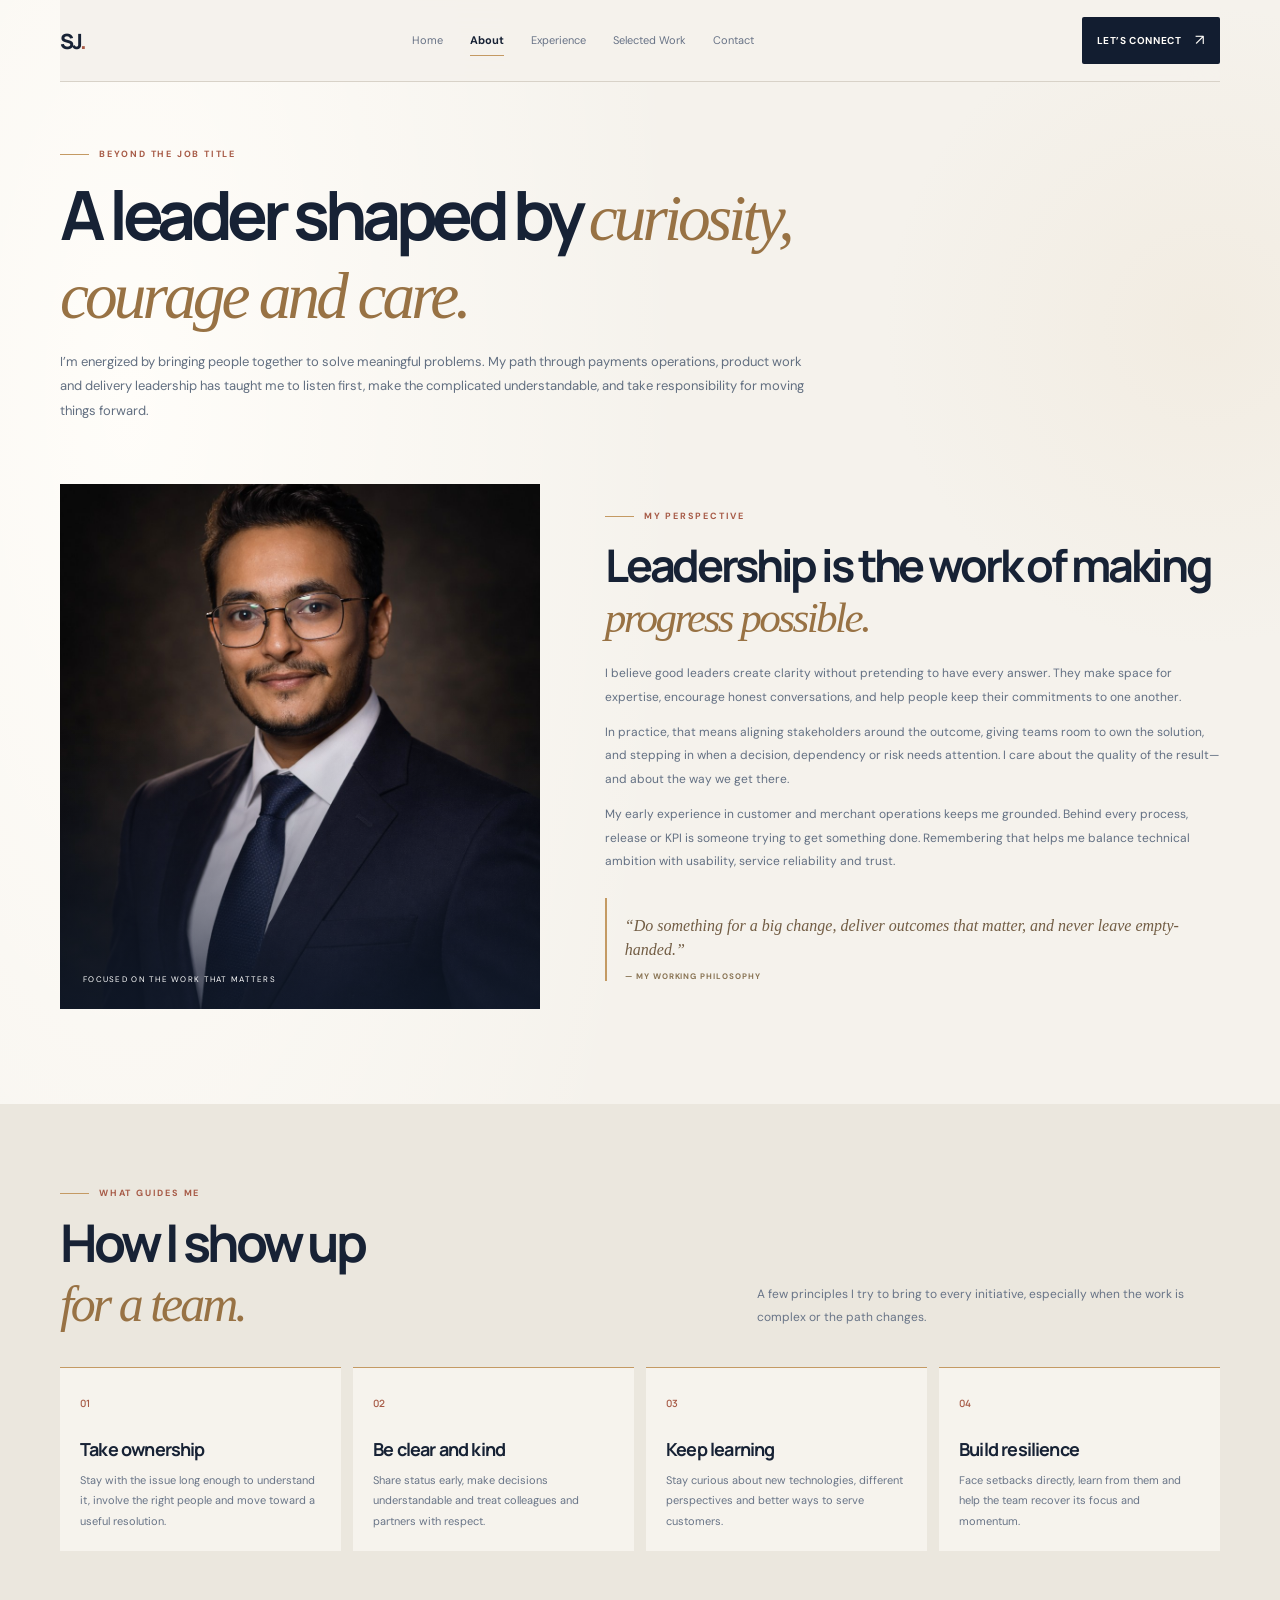
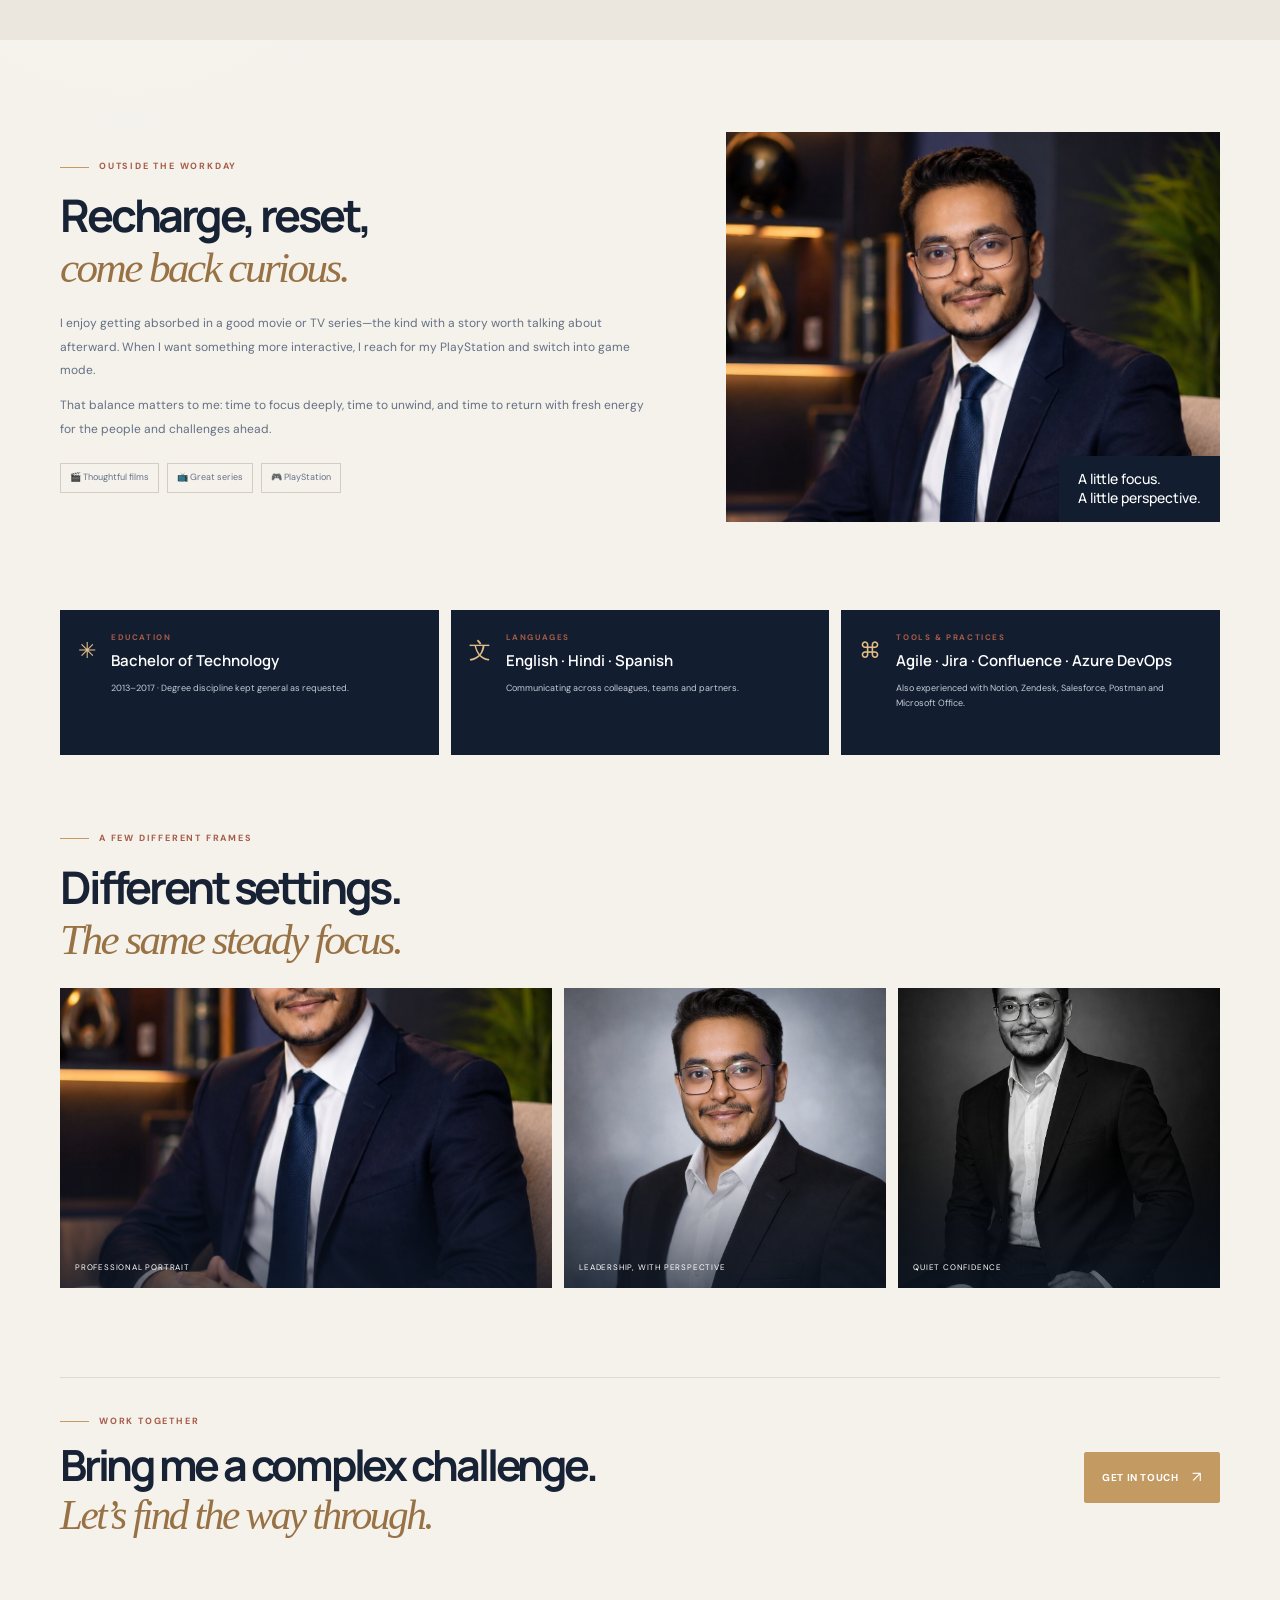
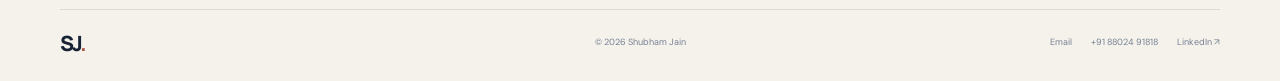
==== about.html @ a66f4881 "Add Shubham Jain portfolio website" ====
<!doctype html>
<html lang="en">

<head>
    <meta charset="utf-8">
    <meta name="viewport" content="width=device-width,initial-scale=1">
    <meta name="description"
        content="About Shubham Jain: a delivery leader who connects people, platforms and purpose.">
    <title>About — Shubham Jain</title>
    <link rel="stylesheet" href="styles.css">
</head>

<body>
    <div class="site-shell">
        <nav class="nav wrap"><a class="brand" href="index.html">SJ<span>.</span></a>
            <div class="navlinks"><a href="index.html">Home</a><a class="active" href="about.html">About</a><a
                    href="experience.html">Experience</a><a href="projects.html">Selected Work</a><a
                    href="contact.html">Contact</a></div><a class="nav-cta" href="contact.html">Let’s connect
                <b>↗</b></a>
        </nav>
        <main>
            <section class="page-hero wrap">
                <div class="eyebrow reveal"><span class="eyebrow-line"></span>Beyond the job title</div>
                <h1 class="page-title reveal">A leader shaped by <em>curiosity, courage and care.</em></h1>
                <p class="page-lead reveal">I’m energized by bringing people together to solve meaningful problems. My
                    path through payments operations, product work and delivery leadership has taught me to listen
                    first, make the complicated understandable, and take responsibility for moving things forward.</p>
            </section>
            <section class="about-intro wrap">
                <div class="about-photo-large reveal"><img src="assets/shubham-portrait-dark.jpg"
                        alt="Shubham Jain in a dark formal suit"><span>FOCUSED ON THE WORK THAT MATTERS</span></div>
                <div class="about-story reveal">
                    <div class="eyebrow"><span class="eyebrow-line"></span>My perspective</div>
                    <h2>Leadership is the work of making <em>progress possible.</em></h2>
                    <p>I believe good leaders create clarity without pretending to have every answer. They make space
                        for expertise, encourage honest conversations, and help people keep their commitments to one
                        another.</p>
                    <p>In practice, that means aligning stakeholders around the outcome, giving teams room to own the
                        solution, and stepping in when a decision, dependency or risk needs attention. I care about the
                        quality of the result—and about the way we get there.</p>
                    <p>My early experience in customer and merchant operations keeps me grounded. Behind every process,
                        release or KPI is someone trying to get something done. Remembering that helps me balance
                        technical ambition with usability, service reliability and trust.</p>
                    <blockquote>“Do something for a big change, deliver outcomes that matter, and never leave
                        empty-handed.”<cite>— My working philosophy</cite></blockquote>
                </div>
            </section>
            <section class="values-section">
                <div class="wrap">
                    <div class="section-heading reveal">
                        <div>
                            <div class="eyebrow"><span class="eyebrow-line"></span>What guides me</div>
                            <h2>How I show up<br><em>for a team.</em></h2>
                        </div>
                        <p class="section-intro">A few principles I try to bring to every initiative, especially when
                            the work is complex or the path changes.</p>
                    </div>
                    <div class="values-grid">
                        <article class="value-card reveal"><span>01</span>
                            <h3>Take ownership</h3>
                            <p>Stay with the issue long enough to understand it, involve the right people and move
                                toward a useful resolution.</p>
                        </article>
                        <article class="value-card reveal"><span>02</span>
                            <h3>Be clear and kind</h3>
                            <p>Share status early, make decisions understandable and treat colleagues and partners with
                                respect.</p>
                        </article>
                        <article class="value-card reveal"><span>03</span>
                            <h3>Keep learning</h3>
                            <p>Stay curious about new technologies, different perspectives and better ways to serve
                                customers.</p>
                        </article>
                        <article class="value-card reveal"><span>04</span>
                            <h3>Build resilience</h3>
                            <p>Face setbacks directly, learn from them and help the team recover its focus and momentum.
                            </p>
                        </article>
                    </div>
                </div>
            </section>
            <section class="personal-section wrap">
                <div class="personal-copy reveal">
                    <div class="eyebrow"><span class="eyebrow-line"></span>Outside the workday</div>
                    <h2>Recharge, reset,<br><em>come back curious.</em></h2>
                    <p>I enjoy getting absorbed in a good movie or TV series—the kind with a story worth talking about
                        afterward. When I want something more interactive, I reach for my PlayStation and switch into
                        game mode.</p>
                    <p>That balance matters to me: time to focus deeply, time to unwind, and time to return with fresh
                        energy for the people and challenges ahead.</p>
                    <div class="hobby-chips"><span>🎬 Thoughtful films</span><span>📺 Great series</span><span>🎮
                            PlayStation</span></div>
                </div>
                <div class="personal-photo reveal"><img src="assets/shubham-hero.jpg"
                        alt="Shubham Jain seated in a professional setting">
                    <div class="personal-photo-note">A little focus.<br>A little perspective.</div>
                </div>
            </section>
            <section class="about-details wrap">
                <div class="detail-panel reveal">
                    <div class="detail-symbol">✳</div>
                    <div>
                        <div class="eyebrow">Education</div>
                        <h3>Bachelor of Technology</h3>
                        <p>2013–2017 · Degree discipline kept general as requested.</p>
                    </div>
                </div>
                <div class="detail-panel reveal">
                    <div class="detail-symbol">文</div>
                    <div>
                        <div class="eyebrow">Languages</div>
                        <h3>English · Hindi · Spanish</h3>
                        <p>Communicating across colleagues, teams and partners.</p>
                    </div>
                </div>
                <div class="detail-panel reveal">
                    <div class="detail-symbol">⌘</div>
                    <div>
                        <div class="eyebrow">Tools & practices</div>
                        <h3>Agile · Jira · Confluence · Azure DevOps</h3>
                        <p>Also experienced with Notion, Zendesk, Salesforce, Postman and Microsoft Office.</p>
                    </div>
                </div>
            </section>
            <section class="photo-gallery wrap">
                <div class="gallery-heading reveal">
                    <div class="eyebrow"><span class="eyebrow-line"></span>A few different frames</div>
                    <h2>Different settings.<br><em>The same steady focus.</em></h2>
                </div>
                <div class="gallery-grid">
                    <figure class="gallery-photo gallery-wide reveal"><img src="assets/shubham-hero.jpg"
                            alt="Shubham Jain in a professional office setting">
                        <figcaption>Professional portrait</figcaption>
                    </figure>
                    <figure class="gallery-photo reveal"><img src="assets/shubham-portrait-light.jpg"
                            alt="Shubham Jain wearing a suit and glasses">
                        <figcaption>Leadership, with perspective</figcaption>
                    </figure>
                    <figure class="gallery-photo reveal"><img src="assets/shubham-portrait-classic.jpg"
                            alt="Black and white portrait of Shubham Jain">
                        <figcaption>Quiet confidence</figcaption>
                    </figure>
                </div>
            </section>
            <section class="closing wrap reveal">
                <div>
                    <div class="eyebrow"><span class="eyebrow-line"></span>Work together</div>
                    <h2>Bring me a complex challenge.<br><em>Let’s find the way through.</em></h2>
                </div><a class="button gold" href="contact.html">Get in touch <span>↗</span></a>
            </section>
        </main>
        <footer class="footer wrap"><a class="brand" href="index.html">SJ<span>.</span></a><span>© 2026 Shubham
                Jain</span>
            <div><a href="mailto:shubhamjain8010@gmail.com">Email</a><a href="tel:+918802491818">+91 88024 91818</a><a
                    href="https://www.linkedin.com/in/engineer-shubham/" target="_blank" rel="noreferrer">LinkedIn ↗</a>
            </div>
        </footer>
    </div>
    <script src="script.js"></script>
</body>

</html>
---- styles.css ----
@import url('https://fonts.googleapis.com/css2?family=DM+Sans:wght@400;500;600;700&family=Manrope:wght@400;500;600;700;800&display=swap');
:root{--ink:#172235;--navy:#121d30;--navy-soft:#26354b;--cream:#f5f2ec;--white:#fffdf9;--muted:#667183;--gold:#c49a63;--gold-bright:#e2bd86;--rust:#a75b47;--line:#dfd9cf;--sans:'DM Sans',Arial,sans-serif;--display:Manrope,'DM Sans',Arial,sans-serif;--serif:Georgia,serif}
*{box-sizing:border-box}html{scroll-behavior:smooth;scroll-padding-top:90px}body{margin:0;background:radial-gradient(ellipse at 10% 12%,#fffdf9 0,transparent 34%),var(--cream);color:var(--ink);font-family:var(--sans);line-height:1.7}.site-shell{overflow:hidden;position:relative}.site-shell:before{content:"";position:absolute;top:0;right:-250px;width:650px;height:650px;border-radius:50%;background:radial-gradient(circle,#dfc8a324 0,transparent 70%);pointer-events:none;z-index:-1}img{display:block;max-width:100%}a{color:inherit;text-decoration:none;transition:color .25s,background .25s,transform .25s,opacity .25s}a:hover{opacity:.78}.wrap{width:min(1160px,calc(100% - 56px));margin-inline:auto}.nav{height:82px;display:flex;align-items:center;justify-content:space-between;border-bottom:1px solid #d8d2c8;position:sticky;top:0;z-index:20;background:#f5f2ecef;backdrop-filter:blur(16px)}.brand{font:800 21px var(--display);letter-spacing:-.09em}.brand span{color:var(--rust)}.navlinks{display:flex;gap:27px;align-items:center;font-size:11px;color:#687386}.navlinks a{position:relative;padding:8px 0}.navlinks a:after{content:"";height:1px;background:var(--gold);position:absolute;bottom:2px;left:0;width:0;transition:width .25s}.navlinks a:hover:after,.navlinks a.active:after{width:100%}.navlinks a.active{color:var(--ink);font-weight:700}.nav-cta,.button{display:inline-flex;align-items:center;justify-content:center;gap:14px;border:1px solid transparent;padding:12px 17px;border-radius:2px;background:var(--navy);color:var(--white);font-size:10px;font-weight:700;letter-spacing:.06em;text-transform:uppercase}.nav-cta{padding:10px 14px}.nav-cta b,.button span{font-size:15px;font-weight:400}.button.gold{background:var(--gold);color:#fff;border-color:var(--gold)}.button.gold:hover{background:#ad8150;transform:translateY(-2px);opacity:1}.button.dark{background:var(--navy)}.button.outline{background:transparent;border-color:#a8a39b;color:var(--navy)}.button.outline:hover,.button.dark:hover{transform:translateY(-2px);opacity:.9}.text-link{font-size:11px;font-weight:700;letter-spacing:.04em;text-transform:uppercase;padding:8px 0;border-bottom:1px solid #bba27f}.text-link span{font-size:15px;margin-left:7px}.eyebrow{display:flex;align-items:center;gap:10px;font-size:9px;line-height:1.3;text-transform:uppercase;letter-spacing:.2em;font-weight:700;color:var(--rust)}.eyebrow-line{width:29px;height:1px;background:var(--gold);display:inline-block}.hero{display:grid;grid-template-columns:1.04fr .96fr;gap:54px;align-items:center;padding-top:68px;padding-bottom:55px;min-height:590px}.hero h1{font:700 clamp(44px,6.4vw,76px)/1.04 var(--display);letter-spacing:-.078em;margin:23px 0 23px;max-width:690px}.hero h1 em,.section h2 em,.section-heading h2 em,.journey-card h3 em,.page-title em,.about-story h2 em,.personal-copy h2 em,.gallery-heading h2 em,.project-detail h2 em,.contact-hero h1 em,.contact-panel h2 em,.social-panel h2 em,.closing h2 em{font:500 italic .96em var(--serif);letter-spacing:-.06em;color:#987244}.lead,.page-lead{font-size:14px;line-height:1.9;color:#626f81;max-width:590px}.actions{display:flex;align-items:center;gap:22px;flex-wrap:wrap;margin-top:25px}.document-links{display:flex;gap:10px;align-items:center;margin-top:24px;font-size:10px;color:#718093}.document-links a{border-bottom:1px solid #d1c8ba;padding-bottom:3px}.document-links a span{color:var(--rust);margin-left:5px}.document-links i{font-style:normal;color:#b4a995}.hero-visual{height:475px;position:relative;margin-right:15px}.hero-photo{position:absolute;inset:8px 35px 26px 22px;overflow:hidden;border-radius:2px 85px 2px 2px;box-shadow:0 22px 60px #1c2a3a20}.hero-photo img{height:100%;width:100%;object-fit:cover;object-position:center 23%;transition:transform .9s cubic-bezier(.2,.75,.2,1)}.hero-photo:hover img{transform:scale(1.045)}.photo-shade{position:absolute;inset:0;background:linear-gradient(0deg,#101a2cc9,transparent 52%),linear-gradient(130deg,#c49a6320,transparent 60%)}.photo-caption{position:absolute;left:24px;bottom:23px;color:white}.photo-caption span{display:block;font-size:9px;letter-spacing:.2em;font-weight:700}.photo-caption strong{display:block;margin-top:8px;font:500 23px/1.25 var(--display);letter-spacing:-.04em}.orbit{position:absolute;border:1px solid #b89c744a;border-radius:50%;pointer-events:none}.orbit-one{width:170px;height:170px;right:-4px;top:20px;animation:slow-spin 30s linear infinite}.orbit-two{width:115px;height:115px;right:24px;top:48px;border-style:dashed;animation:slow-spin 45s linear infinite reverse}.floating-mark{position:absolute;top:3px;left:4px;background:var(--navy);color:white;padding:13px 15px;font:600 11px var(--display);letter-spacing:.12em;box-shadow:0 12px 22px #131e3030}.floating-mark span{color:var(--gold-bright)}.vertical-note{position:absolute;right:-7px;bottom:56px;writing-mode:vertical-rl;font-size:8px;letter-spacing:.22em;color:#736950}.stat-band{display:grid;grid-template-columns:repeat(4,1fr);padding:25px 30px;background:var(--navy);color:white;box-shadow:0 15px 40px #17223519}.stat{padding:0 22px;border-right:1px solid #ffffff27}.stat:first-child{padding-left:0}.stat:last-child{border:0}.stat strong{display:block;font:600 29px/1.15 var(--display);letter-spacing:-.06em;color:var(--gold-bright)}.stat strong span{font-size:.7em}.stat small{display:block;margin-top:7px;color:#c7ccd3;font-size:9px;letter-spacing:.035em}.section{padding:100px 0 86px}.section-heading{display:grid;grid-template-columns:1fr .72fr;gap:55px;align-items:end;margin-bottom:34px}.section-heading h2,.section h2,.closing h2{font:700 clamp(34px,4.7vw,52px)/1.12 var(--display);letter-spacing:-.075em;margin:15px 0 0}.section-intro{font-size:12px;line-height:1.9;color:#687487;margin:0 0 4px;max-width:450px}.leadership-grid{display:grid;grid-template-columns:repeat(3,1fr);border-top:1px solid var(--line);border-bottom:1px solid var(--line)}.lead-card{position:relative;padding:24px 29px 28px 0;min-height:220px;border-right:1px solid var(--line);transition:transform .3s}.lead-card:not(:first-child){padding-left:27px}.lead-card:last-child{border:0}.lead-card:hover{transform:translateY(-4px)}.card-index{font:600 10px var(--display);letter-spacing:.13em;color:var(--rust)}.card-icon{position:absolute;right:24px;top:18px;font:300 25px var(--serif);color:var(--gold)}.lead-card h3,.value-card h3,.capability h3{font:700 18px var(--display);letter-spacing:-.045em;margin:35px 0 9px}.lead-card p,.value-card p,.capability p{font-size:11px;line-height:1.85;color:#687487;margin:0}.journey-section,.values-section,.capability-section{background:#ebe7de;padding:84px 0 89px;position:relative}.journey-grid{display:grid;grid-template-columns:repeat(3,1fr);gap:13px}.journey-card{padding:24px;background:#f7f4ee;min-height:260px;border-bottom:2px solid var(--gold);position:relative;transition:transform .3s,box-shadow .3s}.journey-card:hover{transform:translateY(-5px);box-shadow:0 18px 35px #17223513}.journey-card>span{font-size:8px;letter-spacing:.13em;color:var(--rust);font-weight:700}.journey-card h3{font:700 22px/1.24 var(--display);letter-spacing:-.05em;margin:23px 0 10px;max-width:260px}.journey-card p{color:#657184;font-size:11px;line-height:1.8;min-height:58px}.journey-rule{height:1px;background:#dbd2c3;margin:18px 0 12px}.journey-card>b{font-size:8px;letter-spacing:.04em;color:#667184;font-weight:600}.feature-work{display:grid;grid-template-columns:1fr .84fr;align-items:center;gap:65px;padding-top:100px;padding-bottom:100px}.feature-image{height:390px;position:relative;overflow:hidden}.feature-image:before{content:"";position:absolute;inset:0;background:linear-gradient(0deg,#101a2a99,transparent 55%);z-index:1}.feature-image img{width:100%;height:100%;object-fit:cover;transition:transform .7s}.feature-image:hover img{transform:scale(1.04)}.image-label{position:absolute;z-index:2;bottom:20px;left:22px;color:white;font-size:8px;letter-spacing:.19em}.feature-copy h2{font:700 clamp(34px,4.5vw,49px)/1.13 var(--display);letter-spacing:-.07em;margin:17px 0}.feature-copy p{font-size:12px;color:#667286;line-height:1.9;margin-bottom:23px}.closing{display:flex;align-items:center;justify-content:space-between;gap:30px;padding:38px 0 70px;border-top:1px solid var(--line)}.closing h2{font-size:clamp(30px,4vw,43px);margin-top:13px}.footer{display:grid;grid-template-columns:1fr auto 1fr;align-items:center;gap:20px;border-top:1px solid var(--line);padding-top:19px;padding-bottom:24px;color:#758092;font-size:9px}.footer .brand{color:var(--ink)}.footer>div{display:flex;gap:19px;justify-content:flex-end}.footer a:hover{color:var(--rust)}
.page-hero{padding:67px 0 38px}.page-title{font:700 clamp(43px,6.2vw,68px)/1.08 var(--display);letter-spacing:-.08em;max-width:920px;margin:17px 0 16px}.page-lead{font-size:13px;max-width:750px;margin:0}.about-intro{display:grid;grid-template-columns:.78fr 1fr;gap:65px;align-items:center;padding:22px 0 95px}.about-photo-large{height:525px;position:relative;overflow:hidden}.about-photo-large img{width:100%;height:100%;object-fit:cover;object-position:center 22%}.about-photo-large:after{content:"";position:absolute;inset:45% 0 0;background:linear-gradient(transparent,#121d30b8)}.about-photo-large span{position:absolute;bottom:22px;left:23px;color:white;font-size:8px;letter-spacing:.16em;z-index:1}.about-story h2,.personal-copy h2,.gallery-heading h2,.contact-panel h2,.social-panel h2{font:700 clamp(31px,4.1vw,45px)/1.12 var(--display);letter-spacing:-.07em;margin:17px 0 20px}.about-story p,.personal-copy p{font-size:12px;line-height:1.95;color:#637083}.about-story blockquote{margin:25px 0 0;padding:16px 0 0 18px;border-left:2px solid var(--gold);font:italic 16px/1.5 var(--serif);color:#725d44}.about-story cite{display:block;margin-top:9px;font:700 8px var(--sans);text-transform:uppercase;letter-spacing:.12em;color:#897454}.values-grid{display:grid;grid-template-columns:repeat(4,1fr);gap:12px}.value-card{padding:20px;background:#f6f3ed;min-height:180px;border-top:1px solid var(--gold)}.value-card>span,.capability>b{font:600 10px var(--display);color:var(--rust)}.value-card h3{margin-top:22px}.personal-section{display:grid;grid-template-columns:1fr .83fr;gap:70px;align-items:center;padding-top:92px;padding-bottom:88px}.personal-photo{height:390px;position:relative;overflow:hidden}.personal-photo img{width:100%;height:100%;object-fit:cover;object-position:center 20%}.personal-photo-note{position:absolute;bottom:0;right:0;background:var(--navy);color:#fff;padding:14px 19px;font:500 14px/1.35 var(--display)}.hobby-chips{display:flex;gap:8px;flex-wrap:wrap;margin-top:22px}.hobby-chips span,.experience-pills span{padding:6px 9px;border:1px solid #d5cdc0;font-size:9px;color:#667184}.about-details{display:grid;grid-template-columns:repeat(3,1fr);gap:12px;padding-bottom:78px}.detail-panel{background:var(--navy);color:white;display:flex;align-items:flex-start;gap:15px;padding:22px 18px;min-height:145px}.detail-symbol{color:var(--gold-bright);font-size:22px}.detail-panel .eyebrow{font-size:8px}.detail-panel h3{font:600 15px/1.5 var(--display);margin:8px 0}.detail-panel p{font-size:9px;color:#c6ccd5;margin:0}.photo-gallery{padding-bottom:89px}.gallery-heading{margin-bottom:24px}.gallery-heading h2{margin-bottom:0}.gallery-grid{display:grid;grid-template-columns:1.3fr .85fr .85fr;gap:12px}.gallery-photo{height:300px;position:relative;overflow:hidden;margin:0;background:#1a2638}.gallery-photo img{width:100%;height:100%;object-fit:cover;transition:transform .7s}.gallery-photo:hover img{transform:scale(1.05)}.gallery-photo:after{content:"";position:absolute;inset:55% 0 0;background:linear-gradient(transparent,#0f1929a8)}.gallery-photo figcaption{position:absolute;z-index:1;bottom:13px;left:15px;color:white;font-size:8px;letter-spacing:.1em;text-transform:uppercase}
.experience-pills{display:flex;gap:7px;flex-wrap:wrap;margin-top:19px}.experience-layout{display:grid;grid-template-columns:1fr 270px;gap:28px;padding-bottom:83px}.timeline{position:relative}.role-card{display:grid;grid-template-columns:130px 1fr;gap:21px;padding:27px 0;border-top:1px solid var(--line)}.role-meta{display:flex;justify-content:space-between;align-items:flex-start}.role-meta span{font-size:8px;letter-spacing:.13em;font-weight:700;color:#8a7351}.role-meta i{font-style:normal;font:600 9px var(--display);color:#b1a99c}.role-main{padding-right:10px}.role-heading{display:flex;justify-content:space-between;align-items:center;gap:12px}.role-heading .eyebrow{font-size:8px}.role-heading h2{font:700 24px/1.2 var(--display);letter-spacing:-.05em;margin:6px 0 1px}.role-company{font-size:10px;color:#7d8795;margin:0}.role-mark{width:42px;height:42px;border:1px solid #d7cbbb;color:#98734a;display:grid;place-items:center;font:700 11px var(--display);flex:none}.role-summary{font-size:11px;line-height:1.85;color:#536176;margin:16px 0 8px}.role-main ul{padding-left:16px;margin:8px 0 13px;color:#626f81;font-size:10px;line-height:1.8}.role-main li{margin:5px 0}.tagrow{display:flex;gap:6px;flex-wrap:wrap;margin-top:13px}.tag{padding:4px 8px;border:1px solid #d8d1c7;color:#737d8c;font-size:8px;letter-spacing:.02em}.experience-aside{padding-top:13px}.aside-portrait{height:280px;position:relative;overflow:hidden;margin-bottom:12px;background:#1d293a}.aside-portrait img{width:100%;height:100%;object-fit:cover;object-position:center 20%}.aside-portrait:after{content:"";position:absolute;inset:45% 0 0;background:linear-gradient(transparent,#111d30e8)}.aside-portrait>div{position:absolute;bottom:16px;left:15px;z-index:1;color:white}.aside-portrait span{display:block;font-size:7px;letter-spacing:.14em;color:#e2bd86}.aside-portrait strong{display:block;font:600 15px/1.4 var(--display);margin-top:5px}.aside-panel{padding:20px;background:#ebe6dc;margin-bottom:11px}.aside-panel h3{font:700 17px/1.3 var(--display);letter-spacing:-.04em;margin:13px 0}.aside-panel ul{font-size:9px;color:#667184;line-height:1.9;padding-left:14px;margin-bottom:0}.aside-panel p{font-size:10px;color:#c9d0d7;margin:5px 0}.dark-panel{background:var(--navy);color:#fff}.dark-panel .eyebrow{margin-top:8px}.aside-rule{height:1px;background:#ffffff30;margin:17px 0}.capability-section{background:#eae6dd}.capability-grid{display:grid;grid-template-columns:repeat(4,1fr);gap:10px}.capability{padding:17px;background:#f6f3ed;min-height:178px}.capability h3{font-size:15px;margin:21px 0 8px}
.work-stats{display:flex;gap:25px;margin-top:24px;padding-top:17px;border-top:1px solid var(--line);max-width:660px}.work-stats span{font-size:8px;color:#778193;letter-spacing:.04em}.work-stats b{font:700 19px var(--display);color:var(--rust);margin-right:5px}.project-showcase{padding:11px 0 29px}.project-story{display:grid;grid-template-columns:.93fr 1.07fr;gap:45px;align-items:center;padding:24px 0 39px;border-bottom:1px solid var(--line)}.project-story.reverse{grid-template-columns:1.07fr .93fr}.project-story.reverse .project-photo{order:2}.project-story.reverse .project-detail{order:1}.project-photo{height:350px;position:relative;overflow:hidden;background:#1b283d}.project-photo img{width:100%;height:100%;object-fit:cover;transition:transform .8s cubic-bezier(.2,.7,.2,1)}.project-photo:hover img{transform:scale(1.045)}.project-photo:after{content:"";position:absolute;inset:45% 0 0;background:linear-gradient(transparent,#0e182b99)}.project-number,.project-photo-label{position:absolute;z-index:2;color:white;font-size:8px;letter-spacing:.15em}.project-number{top:13px;left:14px;background:#121d30bb;padding:8px}.project-photo-label{bottom:14px;left:16px}.project-detail{padding:10px 0}.project-detail>.eyebrow{font-size:8px}.project-detail h2{font:700 clamp(25px,3.5vw,37px)/1.2 var(--display);letter-spacing:-.06em;margin:11px 0}.project-detail .project-lead{font:italic 15px/1.55 var(--serif);color:#7c684f;margin:0 0 17px}.project-columns{display:grid;grid-template-columns:1fr 1fr;gap:15px}.project-columns h4{font:700 9px var(--display);letter-spacing:.1em;text-transform:uppercase;margin:0 0 7px;color:#28374a}.project-columns p{font-size:9px;line-height:1.8;color:#6a7585;margin:0}.project-detail .tagrow{margin-top:18px}.visual-note{font-size:8px;color:#8b8f95;padding-bottom:15px}
.contact-hero{display:grid;grid-template-columns:1fr .75fr;gap:60px;align-items:center;padding-top:67px;padding-bottom:57px}.contact-hero h1{font:700 clamp(44px,6vw,69px)/1.05 var(--display);letter-spacing:-.08em;margin:18px 0}.contact-hero-copy .page-lead{max-width:540px}.contact-promise{display:flex;align-items:center;gap:12px;margin-top:25px;padding-top:15px;border-top:1px solid var(--line);max-width:440px}.contact-promise p{font:italic 13px var(--serif);color:#7d6a51}.promise-icon{color:var(--gold);font-size:18px}.contact-portrait{height:345px;position:relative;overflow:hidden;border-radius:2px 70px 2px 2px}.contact-portrait img{height:100%;width:100%;object-fit:cover;object-position:center 22%}.contact-portrait:after{content:"";position:absolute;inset:0;background:linear-gradient(0deg,#121d30a6,transparent 55%)}.contact-photo-stamp{position:absolute;z-index:1;bottom:15px;right:15px;padding:10px 13px;background:#c49a63;color:white;font:700 10px/1.25 var(--display);letter-spacing:.15em;text-align:right}.contact-main{display:grid;grid-template-columns:1.05fr .95fr;gap:14px;padding-bottom:30px}.contact-panel,.social-panel{background:#ebe7de;padding:30px}.contact-panel h2,.social-panel h2{font-size:34px;margin:14px 0 8px}.contact-panel>p,.social-panel>p{font-size:10px;color:#687487;line-height:1.8}.contact-methods{margin-top:20px}.contact-method{display:grid;grid-template-columns:39px 1fr auto;align-items:center;gap:11px;padding:13px 0;border-top:1px solid #d8d0c4}.method-icon{width:34px;height:34px;display:grid;place-items:center;border:1px solid #ccba9d;color:#8e7047;font-size:16px}.contact-method small{display:block;font-size:7px;letter-spacing:.14em;color:#8b7553}.contact-method strong{display:block;font:600 11px var(--display);margin-top:4px}.contact-method>b{color:#96764b;font-weight:400}.social-panel{background:var(--navy);color:white}.social-panel .eyebrow{color:var(--gold-bright)}.social-panel h2 em{color:var(--gold-bright)}.social-panel>p{color:#c2c9d2}.social-list{margin-top:18px}.social-list>a{display:grid;grid-template-columns:35px 1fr auto;align-items:center;gap:11px;padding:11px 0;border-top:1px solid #ffffff26}.social-badge{width:29px;height:29px;border:1px solid #c49a63;color:#e2bd86;display:grid;place-items:center;font:700 12px var(--display)}.social-list>a>span:nth-child(2){font-size:10px}.social-list small{display:block;color:#b8c0cb;font-size:8px}.social-list b{color:#dfba84;font-weight:400}.document-band{display:flex;justify-content:space-between;align-items:center;gap:25px;background:#fdfbf6;padding:25px 29px;margin-top:8px;margin-bottom:74px;border:1px solid var(--line)}.document-band h2{font:700 23px var(--display);letter-spacing:-.05em;margin:8px 0}.document-band p{font-size:10px;color:#687487;margin:0}.document-actions{display:flex;gap:8px;flex-wrap:wrap}.document-actions .button{font-size:8px}
.reveal{opacity:1;transform:none}.js-motion .reveal{opacity:0;transform:translateY(18px);transition:opacity .7s ease,transform .7s cubic-bezier(.2,.75,.2,1)}.js-motion .reveal.is-visible{opacity:1;transform:translateY(0)}.js-motion .leadership-grid .reveal:nth-child(2),.js-motion .journey-grid .reveal:nth-child(2),.js-motion .values-grid .reveal:nth-child(even),.js-motion .capability-grid .reveal:nth-child(even){transition-delay:.09s}.js-motion .leadership-grid .reveal:nth-child(3),.js-motion .journey-grid .reveal:nth-child(3){transition-delay:.16s}@keyframes slow-spin{to{transform:rotate(360deg)}}
@media(max-width:850px){.wrap{width:min(100% - 36px,680px)}.nav{height:auto;min-height:70px;gap:10px}.navlinks{gap:13px;font-size:9px}.nav-cta{display:none}.hero{grid-template-columns:1fr;gap:29px;padding-top:47px;min-height:0}.hero-visual{height:430px;max-width:510px;width:100%;margin:auto}.hero-photo{inset:8px 30px 22px 15px}.stat-band{grid-template-columns:1fr 1fr;gap:18px;padding:21px}.stat{border:0;padding:0}.section-heading{grid-template-columns:1fr;gap:12px}.section{padding:74px 0 65px}.journey-section,.values-section,.capability-section{padding:68px 0}.feature-work{gap:32px;padding-top:70px;padding-bottom:70px}.feature-image{height:310px}.about-intro{gap:34px}.experience-layout{grid-template-columns:1fr}.experience-aside{display:grid;grid-template-columns:1fr 1fr;gap:12px}.aside-portrait{grid-row:span 2;height:100%}.role-card{grid-template-columns:100px 1fr}.project-story,.project-story.reverse{grid-template-columns:1fr 1fr;gap:24px}.project-photo{height:310px}.project-columns{gap:9px}}
@media(max-width:600px){.wrap{width:calc(100% - 32px)}.nav{align-items:flex-start;padding:16px 0;flex-wrap:wrap}.brand{font-size:19px}.navlinks{max-width:285px;gap:6px 13px;justify-content:flex-end;flex-wrap:wrap}.navlinks a{padding:3px 0}.hero{padding-top:43px}.hero h1{font-size:46px}.lead{font-size:12px}.hero-visual{height:350px}.hero-photo{inset:10px 23px 20px 13px;border-top-right-radius:58px}.floating-mark{font-size:8px;padding:10px}.vertical-note{right:-2px;font-size:7px}.stat-band{padding:18px;gap:15px}.stat strong{font-size:23px}.stat small{font-size:8px}.section-heading h2,.section h2{font-size:37px}.leadership-grid{grid-template-columns:1fr;border-bottom:0}.lead-card,.lead-card:not(:first-child){min-height:0;padding:19px 4px;border-right:0;border-bottom:1px solid var(--line)}.lead-card h3{margin-top:15px}.card-icon{top:14px}.journey-grid{grid-template-columns:1fr}.journey-card{min-height:0}.journey-card p{min-height:0}.feature-work{grid-template-columns:1fr;gap:28px}.feature-image{height:260px}.closing{display:block;padding:28px 0 48px}.closing .button{margin-top:22px}.footer{grid-template-columns:1fr auto;gap:8px}.footer>span:nth-child(2){grid-column:1}.footer>div{grid-column:1/-1;justify-content:flex-start;flex-wrap:wrap;gap:13px}.page-hero{padding-top:48px}.page-title{font-size:43px}.about-intro{grid-template-columns:1fr;padding-bottom:65px}.about-photo-large{height:390px;max-width:390px}.values-grid{grid-template-columns:1fr 1fr}.value-card{padding:14px;min-height:160px}.value-card h3{font-size:15px;margin-top:16px}.personal-section{grid-template-columns:1fr;gap:24px;padding-top:65px;padding-bottom:60px}.personal-photo{height:320px}.about-details{grid-template-columns:1fr;padding-bottom:60px}.detail-panel{min-height:0}.gallery-grid{grid-template-columns:1fr 1fr}.gallery-photo{height:210px}.gallery-wide{grid-column:1/-1;height:265px}.experience-layout{padding-bottom:55px}.role-card{grid-template-columns:1fr;gap:8px;padding:22px 0}.role-meta{align-items:center}.role-main{padding:0}.role-heading h2{font-size:21px}.experience-aside{grid-template-columns:1fr 1fr}.aside-portrait{grid-row:auto;height:210px}.aside-panel{padding:14px}.capability-grid{grid-template-columns:1fr 1fr}.capability{min-height:158px;padding:14px}.capability h3{font-size:13px}.work-stats{gap:12px;flex-wrap:wrap}.project-story,.project-story.reverse{grid-template-columns:1fr;gap:16px;padding:18px 0 27px}.project-story.reverse .project-photo,.project-story.reverse .project-detail{order:initial}.project-photo{height:245px}.project-detail h2{font-size:29px}.project-columns{grid-template-columns:1fr}.project-columns p{font-size:10px}.contact-hero{grid-template-columns:1fr;gap:25px;padding-top:48px}.contact-hero h1{font-size:46px}.contact-portrait{height:320px;max-width:420px}.contact-main{grid-template-columns:1fr}.contact-panel,.social-panel{padding:22px}.document-band{display:block;padding:22px}.document-actions{margin-top:17px}.document-actions .button{flex:1}.contact-method strong{font-size:10px}}
@media(prefers-reduced-motion:reduce){html{scroll-behavior:auto}*,*:before,*:after{animation-duration:.01ms!important;animation-iteration-count:1!important;scroll-behavior:auto!important;transition-duration:.01ms!important}.js-motion .reveal{opacity:1;transform:none}}
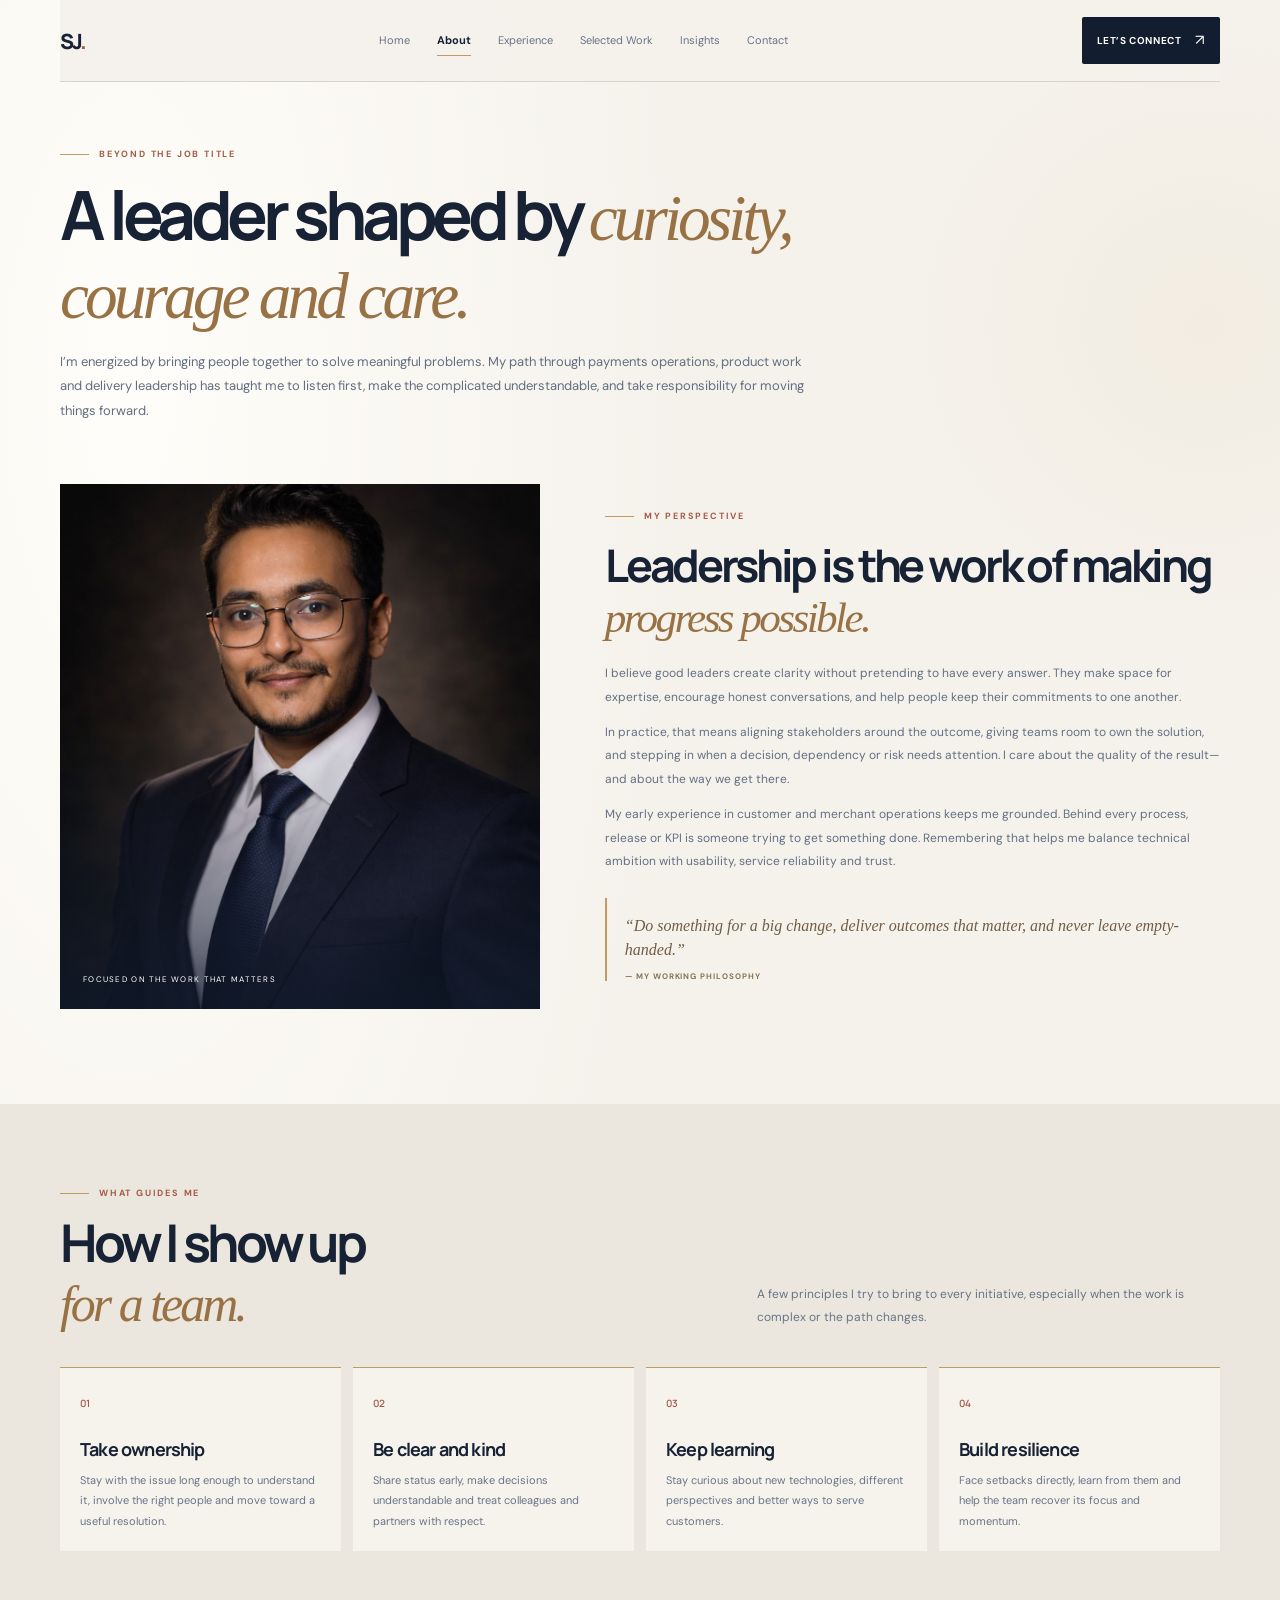
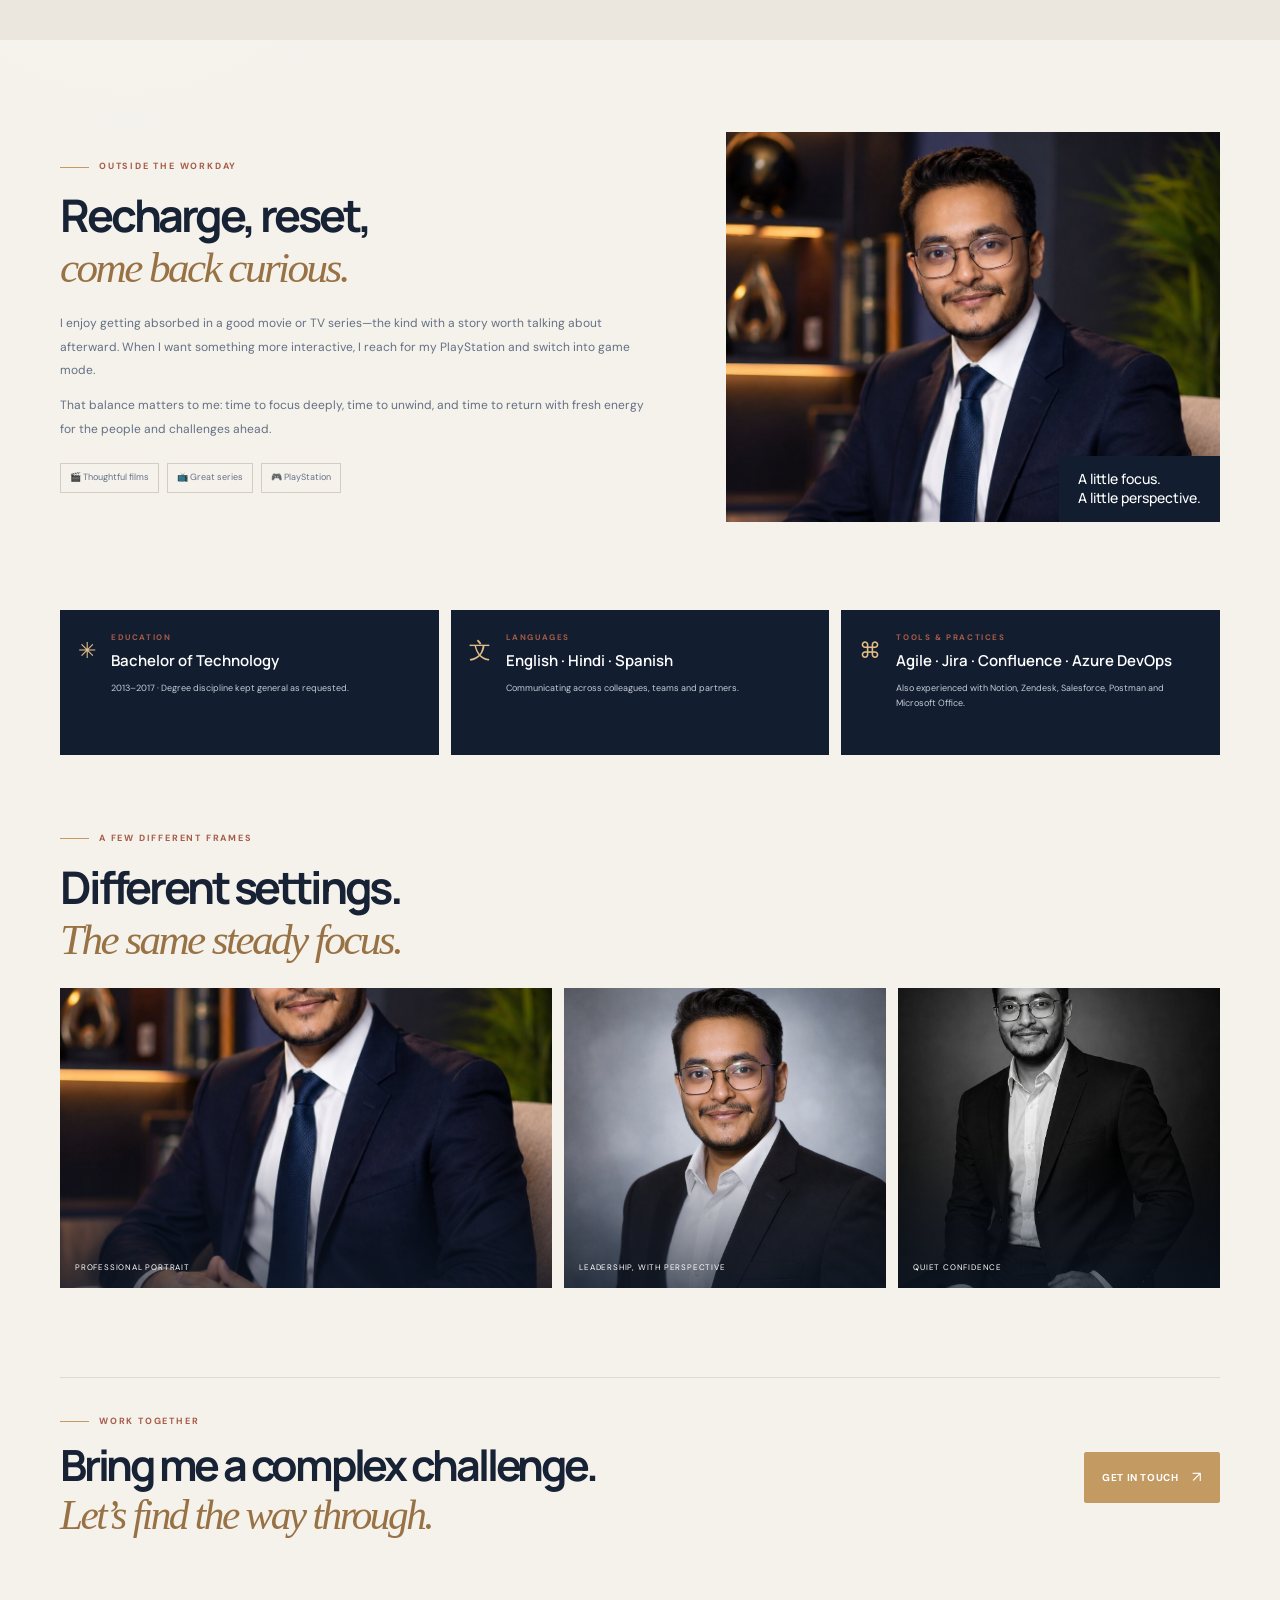
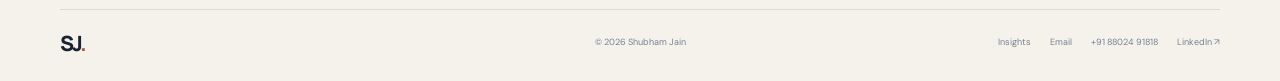
==== commit 45793fa4: "Add Shubham Jain portfolio website updates 2.0" ====
--- a/about.html
+++ b/about.html
@@ -7,6 +7,8 @@
     <meta name="description"
         content="About Shubham Jain: a delivery leader who connects people, platforms and purpose.">
     <title>About — Shubham Jain</title>
+    <link rel="icon" type="image/png" sizes="64x64" href="assets/favicon-64.png">
+    <link rel="apple-touch-icon" sizes="180x180" href="assets/apple-touch-icon.png">
     <link rel="stylesheet" href="styles.css">
 </head>
 
@@ -14,7 +16,7 @@
     <div class="site-shell">
         <nav class="nav wrap"><a class="brand" href="index.html">SJ<span>.</span></a>
             <div class="navlinks"><a href="index.html">Home</a><a class="active" href="about.html">About</a><a
-                    href="experience.html">Experience</a><a href="projects.html">Selected Work</a><a
+                    href="experience.html">Experience</a><a href="projects.html">Selected Work</a><a href="insights.html">Insights</a><a
                     href="contact.html">Contact</a></div><a class="nav-cta" href="contact.html">Let’s connect
                 <b>↗</b></a>
         </nav>
@@ -151,7 +153,7 @@
         </main>
         <footer class="footer wrap"><a class="brand" href="index.html">SJ<span>.</span></a><span>© 2026 Shubham
                 Jain</span>
-            <div><a href="mailto:shubhamjain8010@gmail.com">Email</a><a href="tel:+918802491818">+91 88024 91818</a><a
+            <div><a href="insights.html">Insights</a><a href="mailto:shubhamjain8010@gmail.com">Email</a><a href="tel:+918802491818">+91 88024 91818</a><a
                     href="https://www.linkedin.com/in/engineer-shubham/" target="_blank" rel="noreferrer">LinkedIn ↗</a>
             </div>
         </footer>
--- a/styles.css
+++ b/styles.css
@@ -9,3 +9,95 @@
 @media(max-width:850px){.wrap{width:min(100% - 36px,680px)}.nav{height:auto;min-height:70px;gap:10px}.navlinks{gap:13px;font-size:9px}.nav-cta{display:none}.hero{grid-template-columns:1fr;gap:29px;padding-top:47px;min-height:0}.hero-visual{height:430px;max-width:510px;width:100%;margin:auto}.hero-photo{inset:8px 30px 22px 15px}.stat-band{grid-template-columns:1fr 1fr;gap:18px;padding:21px}.stat{border:0;padding:0}.section-heading{grid-template-columns:1fr;gap:12px}.section{padding:74px 0 65px}.journey-section,.values-section,.capability-section{padding:68px 0}.feature-work{gap:32px;padding-top:70px;padding-bottom:70px}.feature-image{height:310px}.about-intro{gap:34px}.experience-layout{grid-template-columns:1fr}.experience-aside{display:grid;grid-template-columns:1fr 1fr;gap:12px}.aside-portrait{grid-row:span 2;height:100%}.role-card{grid-template-columns:100px 1fr}.project-story,.project-story.reverse{grid-template-columns:1fr 1fr;gap:24px}.project-photo{height:310px}.project-columns{gap:9px}}
 @media(max-width:600px){.wrap{width:calc(100% - 32px)}.nav{align-items:flex-start;padding:16px 0;flex-wrap:wrap}.brand{font-size:19px}.navlinks{max-width:285px;gap:6px 13px;justify-content:flex-end;flex-wrap:wrap}.navlinks a{padding:3px 0}.hero{padding-top:43px}.hero h1{font-size:46px}.lead{font-size:12px}.hero-visual{height:350px}.hero-photo{inset:10px 23px 20px 13px;border-top-right-radius:58px}.floating-mark{font-size:8px;padding:10px}.vertical-note{right:-2px;font-size:7px}.stat-band{padding:18px;gap:15px}.stat strong{font-size:23px}.stat small{font-size:8px}.section-heading h2,.section h2{font-size:37px}.leadership-grid{grid-template-columns:1fr;border-bottom:0}.lead-card,.lead-card:not(:first-child){min-height:0;padding:19px 4px;border-right:0;border-bottom:1px solid var(--line)}.lead-card h3{margin-top:15px}.card-icon{top:14px}.journey-grid{grid-template-columns:1fr}.journey-card{min-height:0}.journey-card p{min-height:0}.feature-work{grid-template-columns:1fr;gap:28px}.feature-image{height:260px}.closing{display:block;padding:28px 0 48px}.closing .button{margin-top:22px}.footer{grid-template-columns:1fr auto;gap:8px}.footer>span:nth-child(2){grid-column:1}.footer>div{grid-column:1/-1;justify-content:flex-start;flex-wrap:wrap;gap:13px}.page-hero{padding-top:48px}.page-title{font-size:43px}.about-intro{grid-template-columns:1fr;padding-bottom:65px}.about-photo-large{height:390px;max-width:390px}.values-grid{grid-template-columns:1fr 1fr}.value-card{padding:14px;min-height:160px}.value-card h3{font-size:15px;margin-top:16px}.personal-section{grid-template-columns:1fr;gap:24px;padding-top:65px;padding-bottom:60px}.personal-photo{height:320px}.about-details{grid-template-columns:1fr;padding-bottom:60px}.detail-panel{min-height:0}.gallery-grid{grid-template-columns:1fr 1fr}.gallery-photo{height:210px}.gallery-wide{grid-column:1/-1;height:265px}.experience-layout{padding-bottom:55px}.role-card{grid-template-columns:1fr;gap:8px;padding:22px 0}.role-meta{align-items:center}.role-main{padding:0}.role-heading h2{font-size:21px}.experience-aside{grid-template-columns:1fr 1fr}.aside-portrait{grid-row:auto;height:210px}.aside-panel{padding:14px}.capability-grid{grid-template-columns:1fr 1fr}.capability{min-height:158px;padding:14px}.capability h3{font-size:13px}.work-stats{gap:12px;flex-wrap:wrap}.project-story,.project-story.reverse{grid-template-columns:1fr;gap:16px;padding:18px 0 27px}.project-story.reverse .project-photo,.project-story.reverse .project-detail{order:initial}.project-photo{height:245px}.project-detail h2{font-size:29px}.project-columns{grid-template-columns:1fr}.project-columns p{font-size:10px}.contact-hero{grid-template-columns:1fr;gap:25px;padding-top:48px}.contact-hero h1{font-size:46px}.contact-portrait{height:320px;max-width:420px}.contact-main{grid-template-columns:1fr}.contact-panel,.social-panel{padding:22px}.document-band{display:block;padding:22px}.document-actions{margin-top:17px}.document-actions .button{flex:1}.contact-method strong{font-size:10px}}
 @media(prefers-reduced-motion:reduce){html{scroll-behavior:auto}*,*:before,*:after{animation-duration:.01ms!important;animation-iteration-count:1!important;scroll-behavior:auto!important;transition-duration:.01ms!important}.js-motion .reveal{opacity:1;transform:none}}
+
+/* Interactive delivery approach, curated insights, and contact form */
+.delivery-approach-section{background:#f8f5ef;padding:85px 0 88px;border-top:1px solid var(--line);border-bottom:1px solid var(--line)}
+.approach-layout{display:grid;grid-template-columns:.8fr 1.2fr;gap:14px;align-items:stretch}
+.approach-steps{display:grid;gap:7px}
+.approach-step{display:grid;grid-template-columns:37px 1fr;grid-template-rows:auto auto;column-gap:12px;text-align:left;align-items:center;border:1px solid #ddd6ca;background:#fdfbf6;padding:15px 17px;color:var(--ink);font:inherit;cursor:pointer;transition:background .25s,border-color .25s,transform .25s}
+.approach-step:hover{transform:translateX(3px);border-color:#c4a170}
+.approach-step:focus-visible,.faq-list summary:focus-visible,.contact-form :focus-visible{outline:3px solid #c49a63;outline-offset:3px}
+.approach-step.is-active{background:var(--navy);border-color:var(--navy);color:white}
+.approach-step>span{grid-row:1/3;color:var(--rust);font:700 11px var(--display)}
+.approach-step.is-active>span{color:var(--gold-bright)}
+.approach-step>b{font:700 13px var(--display);letter-spacing:-.02em}
+.approach-step>i{font-style:normal;color:#798392;font-size:9px;margin-top:2px}
+.approach-step.is-active>i{color:#c4cbd4}
+.approach-detail{position:relative;background:var(--navy);color:white;min-height:290px;padding:34px 38px;display:flex;flex-direction:column;justify-content:center;overflow:hidden}
+.approach-detail:after{content:"";position:absolute;width:230px;height:230px;border:1px solid #e2bd8631;border-radius:50%;right:-92px;top:-110px;box-shadow:0 0 0 24px #e2bd8609,0 0 0 48px #e2bd8606;pointer-events:none}
+.approach-detail-number{font-size:8px;letter-spacing:.18em;color:var(--gold-bright);font-weight:700}
+.approach-detail h3{position:relative;z-index:1;font:700 clamp(24px,3.3vw,35px)/1.16 var(--display);letter-spacing:-.06em;max-width:470px;margin:15px 0 12px}
+.approach-detail p{position:relative;z-index:1;max-width:540px;font-size:11px;line-height:1.9;color:#d0d5dc;margin:0}
+.approach-tags{position:relative;z-index:1;display:flex;gap:7px;flex-wrap:wrap;margin-top:24px}
+.approach-tags span{border:1px solid #ffffff38;padding:6px 9px;color:#e4c08e;font-size:8px;letter-spacing:.04em}
+.approach-faq{display:grid;grid-template-columns:.7fr 1.3fr;gap:55px;margin-top:72px}
+.faq-intro h3,.insights-feature h2{font:700 clamp(29px,4vw,42px)/1.12 var(--display);letter-spacing:-.07em;margin:15px 0}
+.faq-intro h3 em,.insights-feature h2 em{font:500 italic .96em var(--serif);color:#987244}
+.faq-intro p{font-size:11px;line-height:1.8;color:#687487;max-width:280px}
+.faq-list details{border-top:1px solid #d8d1c6;padding:0 4px}
+.faq-list details:last-child{border-bottom:1px solid #d8d1c6}
+.faq-list summary{position:relative;list-style:none;cursor:pointer;padding:17px 35px 17px 0;font:700 12px/1.5 var(--display);color:var(--ink)}
+.faq-list summary::-webkit-details-marker{display:none}
+.faq-list summary:after{content:"+";position:absolute;right:6px;top:14px;color:#987244;font:400 21px var(--serif);transition:transform .2s}
+.faq-list details[open] summary:after{content:"−"}
+.faq-list details p{font-size:10px;line-height:1.85;color:#687487;max-width:670px;margin:0;padding:0 28px 17px 0}
+.contact-panel{align-self:start}
+.form-divider{display:flex;align-items:center;gap:12px;margin:19px 0 14px;color:#8b7553;font-size:8px;font-weight:700;letter-spacing:.15em}
+.form-divider:before,.form-divider:after{content:"";height:1px;background:#d8d0c4;flex:1}
+.contact-form{display:grid;grid-template-columns:1fr 1fr;gap:8px 12px}
+.contact-form label{font-size:9px;font-weight:700;color:#435066;margin-top:5px}
+.contact-form label:nth-of-type(1),.contact-form input:nth-of-type(1),.contact-form label:nth-of-type(2),.contact-form input:nth-of-type(2),.contact-form label:nth-of-type(3),.contact-form select,.contact-form label:nth-of-type(4),.contact-form textarea,.contact-form .form-note,.contact-form .form-submit,.contact-form .form-status{grid-column:1/-1}
+.contact-form input,.contact-form select,.contact-form textarea{width:100%;border:1px solid #d4ccbf;border-radius:0;background:#fdfbf6;padding:11px 12px;color:var(--ink);font:400 10px/1.5 var(--sans)}
+.contact-form textarea{resize:vertical;min-height:100px}
+.contact-form input::placeholder,.contact-form textarea::placeholder{color:#9299a2}
+.contact-form .form-note{font-size:8px;line-height:1.7;color:#7a8492;margin:4px 0}
+.contact-form .form-submit{justify-self:start;cursor:pointer;font-family:var(--sans)}
+.contact-form .form-status{font-size:9px;color:#536176;min-height:0;margin:0}
+.insights-feature{display:grid;grid-template-columns:1fr .82fr;gap:60px;align-items:center;padding:26px 0 80px}
+.insights-feature-copy{padding:20px 0}
+.insights-feature-copy>p{font-size:12px;line-height:1.9;color:#687487;max-width:560px;margin-bottom:23px}
+.insights-index{background:var(--navy);padding:12px 25px;color:#fff}
+.insights-index>div{display:grid;grid-template-columns:35px 1fr;gap:0 11px;padding:17px 0;border-bottom:1px solid #ffffff26}
+.insights-index>div:last-child{border-bottom:0}
+.insights-index span{grid-row:1/3;color:var(--gold-bright);font:700 10px var(--display)}
+.insights-index b{font:700 12px var(--display)}
+.insights-index small{font-size:9px;color:#c5cbd3;margin-top:3px}
+.insights-list-section{background:#ebe7de;padding:76px 0 84px}
+.insights-empty{display:flex;align-items:center;gap:20px;background:#fdfbf6;border:1px solid #d9d1c5;padding:22px 25px}
+.insights-empty-mark{width:43px;height:43px;border:1px solid var(--gold);display:grid;place-items:center;color:#d9b77e;font:700 18px var(--display);flex:none}
+.insights-empty h3{font:700 16px var(--display);margin:0 0 5px}
+.insights-empty p{font-size:10px;line-height:1.8;color:#687487;margin:0;max-width:580px}
+.insights-empty .text-link{margin-left:auto;white-space:nowrap;font-size:9px}
+@media(max-width:850px){.approach-faq{grid-template-columns:1fr;gap:15px}.faq-intro p{max-width:510px}.insights-feature{gap:30px}.insights-empty{align-items:flex-start;flex-wrap:wrap}.insights-empty .text-link{margin-left:63px}}
+@media(max-width:600px){.delivery-approach-section{padding:64px 0}.approach-layout{grid-template-columns:1fr}.approach-step{padding:13px}.approach-detail{min-height:270px;padding:25px 22px}.approach-faq{margin-top:52px}.faq-list summary{font-size:11px}.contact-form{grid-template-columns:1fr}.contact-form>*{grid-column:1!important}.insights-feature{grid-template-columns:1fr;gap:8px;padding:10px 0 60px}.insights-index{padding:8px 19px}.insights-empty{padding:18px}.insights-empty .text-link{margin-left:0}}
+.recommendations-section{background:#ebe7de;padding:74px 0 77px;margin-top:24px}
+.recommendation-grid{display:grid;grid-template-columns:repeat(3,1fr);gap:11px}
+.recommendation-card{background:#fdfbf6;border-top:2px solid var(--gold);padding:19px 20px 18px;min-height:205px;display:flex;flex-direction:column}
+.recommendation-theme{font-size:8px;font-weight:700;letter-spacing:.15em;color:#987244}
+.recommendation-card blockquote{margin:16px 0 22px;font:italic 14px/1.55 var(--serif);color:#39475a}
+.recommendation-by{margin-top:auto;border-top:1px solid #e2dbd0;padding-top:11px}
+.recommendation-by b{display:block;font:700 10px var(--display);color:var(--ink)}
+.recommendation-by span{display:block;font-size:8px;color:#798392;margin-top:3px}
+.recommendation-link{display:inline-block;margin-top:22px;font-size:9px}
+@media(max-width:850px){.recommendation-grid{grid-template-columns:repeat(2,1fr)}}
+@media(max-width:600px){.recommendations-section{padding:58px 0}.recommendation-grid{grid-template-columns:1fr}.recommendation-card{min-height:0}}
+
+/* Editorial graphics and leadership diagrams */
+.insight-flow{position:relative;min-height:320px;padding:42px 24px 32px;background:radial-gradient(circle at 82% 15%,#263950 0,#17263a 36%,#101d2d 100%);overflow:hidden;color:white;display:flex;flex-direction:column;justify-content:center}
+.flow-caption,.flow-foot{position:relative;z-index:2;color:#d8b77d;font-size:8px;font-weight:700;letter-spacing:.2em}
+.flow-caption{position:absolute;top:27px;left:28px}.flow-foot{margin-top:22px;color:#c3ccd5;letter-spacing:.08em}
+.flow-node{position:relative;z-index:2;display:flex;align-items:center;justify-content:space-between;border:1px solid #ffffff36;padding:12px 14px;background:#ffffff08;backdrop-filter:blur(5px)}
+.flow-node small{font-size:7px;letter-spacing:.14em;color:#d9bb8b}.flow-node b{font:600 13px var(--display)}.flow-mid{border-color:#c6a16d;transform:translateX(18px)}.flow-end{transform:translateX(36px)}
+.flow-connector{height:18px;width:1px;background:linear-gradient(#d4ae75,#ffffff56);margin-left:25px;position:relative}.flow-connector:after{content:"";position:absolute;left:-2px;bottom:0;border:3px solid transparent;border-bottom:0;border-top-color:#d4ae75}
+.flow-orbit{position:absolute;width:290px;height:290px;right:-100px;top:35px;border:1px solid #e0bd7830;border-radius:50%;box-shadow:0 0 0 26px #e0bd7808,0 0 0 52px #e0bd7806}.flow-orbit i{position:absolute;width:7px;height:7px;border-radius:50%;background:#dfbd85;box-shadow:0 0 16px #dfbd85;top:35px;left:50%}.flow-orbit i:nth-child(2){top:65%;left:16%;width:5px;height:5px}.flow-orbit i:nth-child(3){top:78%;left:76%;width:4px;height:4px}
+.insight-grid{display:grid;grid-template-columns:1fr 1fr;gap:13px}.insight-card{display:grid;grid-template-columns:.88fr 1.12fr;min-height:252px;background:#fdfbf6;border:1px solid #d9d1c5;overflow:hidden;transition:transform .25s,box-shadow .25s}.insight-card:hover{transform:translateY(-3px);box-shadow:0 12px 28px #26395016}.insight-card-graphic{position:relative;min-height:100%;background:linear-gradient(145deg,#16263a,#253850);overflow:hidden;color:white;display:flex;align-items:center;justify-content:center}.insight-card-copy{padding:23px 22px;display:flex;flex-direction:column;align-items:flex-start}.insight-meta{width:100%;display:flex;justify-content:space-between;color:#987244;font-size:7px;font-weight:700;letter-spacing:.13em}.insight-meta span:last-child{color:#b2a999}.insight-card h3{font:700 20px/1.16 var(--display);letter-spacing:-.05em;margin:17px 0 9px}.insight-card p{font-size:9px;line-height:1.8;color:#687487;margin:0 0 17px}.insight-card .text-link{margin-top:auto;font-size:8px}
+.layers-graphic{flex-direction:column;gap:6px;padding:26px 22px}.layers-graphic span{position:relative;width:100%;padding:9px 12px;border:1px solid #ffffff45;font-size:7px;font-weight:700;letter-spacing:.12em;background:#ffffff08}.layers-graphic span:nth-child(2){transform:translateX(8px);border-color:#c7a06b}.layers-graphic span:nth-child(3){transform:translateX(16px)}.layers-graphic span small{display:block;margin-top:4px;color:#c8d0d8;font-size:8px;letter-spacing:0;font-weight:400}.layers-graphic>i{position:absolute;right:23px;top:50%;font-style:normal;color:#d8b77d;font-size:20px}
+.decision-graphic{background:linear-gradient(145deg,#17263a,#30465c)}.decision-graphic>i{position:absolute;top:50%;left:20%;right:20%;height:1px;background:#d8b77d}.decision-ready,.decision-wait,.decision-move{position:absolute;z-index:1;padding:6px 8px;background:#192a3d;border:1px solid #ffffff4d;font-size:6px;letter-spacing:.12em}.decision-ready{top:31%;left:12%}.decision-wait{top:31%;right:10%}.decision-move{bottom:26%;right:14%;color:#e0bd85}.decision-graphic>b{position:relative;z-index:2;padding:13px 11px;background:#f3eee5;color:#17263a;text-align:center;font:700 8px/1.5 var(--display);letter-spacing:.1em;box-shadow:0 0 0 8px #ffffff13}
+.priority-graphic{background:radial-gradient(circle,#344a62,#17263a 72%)}.priority-ring{position:absolute;border:1px solid #d2b17c55;border-radius:50%;transform:rotate(-24deg)}.ring-outer{width:140px;height:90px}.ring-inner{width:104px;height:62px;transform:rotate(31deg);border-color:#ffffff43}.priority-center{z-index:1;display:grid;place-items:center;width:54px;height:54px;border-radius:50%;background:#e0bd85;color:#18273a;font:700 8px var(--display);letter-spacing:.1em}.priority-dot{position:absolute;z-index:2;width:21px;height:21px;border-radius:50%;display:grid;place-items:center;background:#f8f5ef;color:#17263a;font:700 8px var(--display)}.dot-a{top:26%;left:28%}.dot-b{top:57%;right:21%}.dot-c{bottom:18%;left:34%}.priority-graphic>small{position:absolute;bottom:14px;color:#d6dde4;font-size:6px;letter-spacing:.1em}
+.signals-graphic{flex-direction:column;align-items:stretch;justify-content:center;gap:5px;padding:18px 18px 34px}.signals-graphic>span{display:flex;align-items:center;gap:9px;padding:5px 7px;background:#ffffff0b;border-bottom:1px solid #ffffff31;font-size:7px;color:#f4f0e8}.signals-graphic>span i{font-style:normal;color:#ddb97d;font-size:7px}.signals-graphic>b{position:absolute;bottom:13px;left:0;right:0;text-align:center;color:#d6dde4;font-size:5px;letter-spacing:.12em}
+.career-arc{margin-top:31px;padding:21px 23px 20px;border:1px solid #d9d1c5;background:linear-gradient(120deg,#fdfbf6,#f0ece4)}.career-arc-heading{display:flex;justify-content:space-between;align-items:center;gap:12px}.career-arc-heading span{font-size:7px;letter-spacing:.16em;color:#987244;font-weight:700}.career-arc-heading b{font:600 12px var(--display);color:#26364a}.career-track{position:relative;display:grid;grid-template-columns:repeat(3,1fr);gap:20px;margin-top:26px}.career-track>div:not(.career-line){position:relative;z-index:1;padding-top:12px;border-top:1px solid #cfc4b4}.career-track small{display:block;color:#a18358;font-size:7px;letter-spacing:.12em;font-weight:700}.career-track b{display:block;margin-top:7px;color:#202e40;font:700 12px var(--display)}.career-track span{display:block;margin-top:5px;color:#788392;font-size:8px}.career-line{position:absolute;left:0;right:0;top:-3px;height:5px;border-radius:99px;background:#ddd5c9;overflow:hidden}.career-line i{display:block;width:100%;height:100%;transform-origin:left;background:linear-gradient(90deg,#9b7040,#ddbd86);animation:arc-fill 1.5s ease both}.career-line i:after{content:"";display:block;margin-left:auto;width:7px;height:7px;border-radius:50%;background:#29384b;box-shadow:0 0 0 4px #d9c29d}
+.operating-model-section{padding:77px 0 82px;background:#f7f4ed;border-top:1px solid #e2dbd0;border-bottom:1px solid #e2dbd0}.operating-model-layout{display:grid;grid-template-columns:.72fr 1.28fr;gap:55px;align-items:center}.operating-model-copy h2{font:700 clamp(33px,4.3vw,48px)/1.05 var(--display);letter-spacing:-.07em;margin:17px 0}.operating-model-copy h2 em{font:500 italic .95em var(--serif);color:#987244}.operating-model-copy p{font-size:10px;line-height:1.9;color:#687487;max-width:330px;margin:0 0 20px}.operating-model-copy .text-link{font-size:9px}.operating-model{position:relative;display:grid;gap:8px}.operating-model article{position:relative;z-index:1;display:grid;grid-template-columns:37px 1fr 25px;gap:12px;align-items:center;padding:13px 15px;background:#fffdfa;border:1px solid #ddd5c9;box-shadow:0 5px 16px #2639500b}.model-index{color:#a18157;font:700 10px var(--display)}.operating-model article small{display:block;color:#9c805b;font-size:6px;font-weight:700;letter-spacing:.15em}.operating-model article b{display:block;margin-top:4px;color:#253448;font:700 12px var(--display)}.operating-model article p{margin:4px 0 0;color:#7d8794;font-size:8px}.model-mark{color:#b18d5f;font-size:15px;text-align:center}.model-spine{position:absolute;left:34px;top:32px;bottom:68px;width:1px;background:linear-gradient(#b89565,#27384d)}.model-spine i{position:absolute;left:-3px;width:7px;height:7px;border-radius:50%;background:#b99567}.model-spine i:nth-child(2){top:50%}.model-spine i:nth-child(3){bottom:0;background:#25374b}.model-outcome{display:grid;grid-template-columns:1fr auto;gap:4px 12px;margin:5px 0 0 49px;padding:12px 15px;background:#17263a;color:white}.model-outcome span{font-size:6px;color:#d9b77e;letter-spacing:.15em;font-weight:700}.model-outcome b{font:600 11px var(--display)}.model-outcome i{grid-column:2;grid-row:1/3;align-self:center;color:#d9b77e;font-style:normal;font-size:10px;white-space:nowrap}
+@keyframes arc-fill{from{transform:scaleX(.18)}to{transform:scaleX(1)}}
+@media(max-width:850px){.insight-card{grid-template-columns:1fr}.insight-card-graphic{min-height:150px}.insight-card-copy{min-height:218px}.operating-model-layout{grid-template-columns:1fr;gap:30px}.operating-model-copy p{max-width:540px}}
+@media(max-width:600px){.insight-grid{grid-template-columns:1fr}.insight-card{grid-template-columns:.8fr 1.2fr;min-height:230px}.insight-card-graphic{min-height:230px}.insight-card-copy{padding:17px 15px;min-height:0}.insight-card h3{font-size:17px;margin:12px 0 7px}.insight-card p{font-size:8px}.career-arc{padding:17px 15px}.career-arc-heading{align-items:flex-start;flex-direction:column;gap:6px}.career-track{gap:8px}.career-track b{font-size:10px}.career-track span{font-size:7px}.operating-model-section{padding:58px 0}.operating-model article{grid-template-columns:29px 1fr 18px;padding:12px 10px}.model-spine{left:26px}.model-outcome{margin-left:39px}.model-outcome i{font-size:7px}}
+@media(prefers-reduced-motion:reduce){.career-line i{animation:none}}
